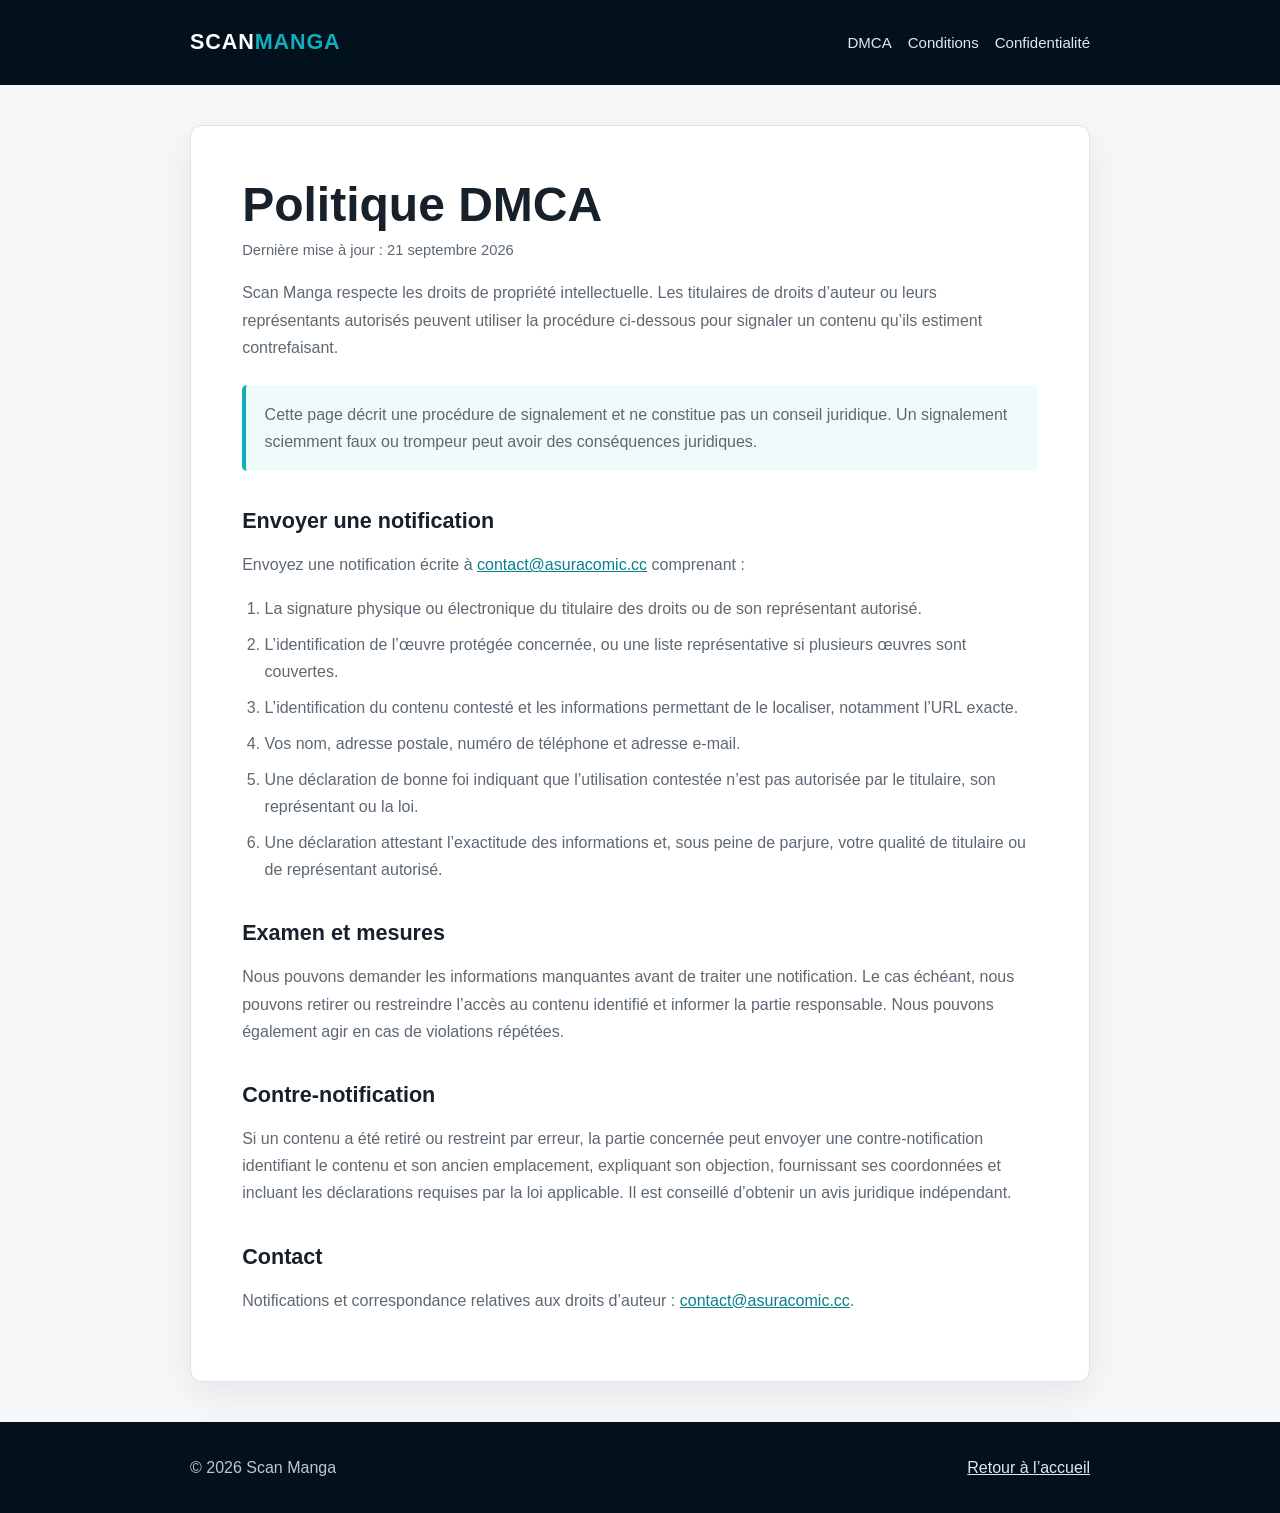
==== dmca.html @ 7f7d063f "update" ====
<!DOCTYPE html>
<html lang="fr">
<head>
    <meta charset="UTF-8">
    <meta name="viewport" content="width=device-width, initial-scale=1.0">
    <meta name="description" content="Politique DMCA et instructions pour envoyer un signalement de violation de droits d’auteur à Scan Manga.">
    <meta name="robots" content="index, follow">
    <link rel="canonical" href="https://scan-manga1.com/dmca.html">
    <link rel="icon" type="image/webp" href="./scan-manga-logo.webp">
    <link rel="stylesheet" href="./legal.css">
    <title>Politique DMCA | Scan Manga</title>
</head>
<body>
    <header class="legal-header">
        <div class="legal-header__inner">
            <a class="legal-brand" href="./index.html">SCAN<span>MANGA</span></a>
            <nav class="legal-nav" aria-label="Pages légales">
                <a href="./dmca.html" aria-current="page">DMCA</a>
                <a href="./terms.html">Conditions</a>
                <a href="./privacy-policy.html">Confidentialité</a>
            </nav>
        </div>
    </header>
    <main class="legal-main">
        <h1>Politique DMCA</h1>
        <p class="legal-updated">Dernière mise à jour : 21 septembre 2026</p>
        <p>Scan Manga respecte les droits de propriété intellectuelle. Les titulaires de droits d’auteur ou leurs représentants autorisés peuvent utiliser la procédure ci-dessous pour signaler un contenu qu’ils estiment contrefaisant.</p>

        <div class="legal-note"><p>Cette page décrit une procédure de signalement et ne constitue pas un conseil juridique. Un signalement sciemment faux ou trompeur peut avoir des conséquences juridiques.</p></div>

        <h2>Envoyer une notification</h2>
        <p>Envoyez une notification écrite à <a href="mailto:contact@asuracomic.cc">contact@asuracomic.cc</a> comprenant :</p>
        <ol>
            <li>La signature physique ou électronique du titulaire des droits ou de son représentant autorisé.</li>
            <li>L’identification de l’œuvre protégée concernée, ou une liste représentative si plusieurs œuvres sont couvertes.</li>
            <li>L’identification du contenu contesté et les informations permettant de le localiser, notamment l’URL exacte.</li>
            <li>Vos nom, adresse postale, numéro de téléphone et adresse e-mail.</li>
            <li>Une déclaration de bonne foi indiquant que l’utilisation contestée n’est pas autorisée par le titulaire, son représentant ou la loi.</li>
            <li>Une déclaration attestant l’exactitude des informations et, sous peine de parjure, votre qualité de titulaire ou de représentant autorisé.</li>
        </ol>

        <h2>Examen et mesures</h2>
        <p>Nous pouvons demander les informations manquantes avant de traiter une notification. Le cas échéant, nous pouvons retirer ou restreindre l’accès au contenu identifié et informer la partie responsable. Nous pouvons également agir en cas de violations répétées.</p>

        <h2>Contre-notification</h2>
        <p>Si un contenu a été retiré ou restreint par erreur, la partie concernée peut envoyer une contre-notification identifiant le contenu et son ancien emplacement, expliquant son objection, fournissant ses coordonnées et incluant les déclarations requises par la loi applicable. Il est conseillé d’obtenir un avis juridique indépendant.</p>

        <h2>Contact</h2>
        <p>Notifications et correspondance relatives aux droits d’auteur : <a href="mailto:contact@asuracomic.cc">contact@asuracomic.cc</a>.</p>
    </main>
    <footer class="legal-footer"><div class="legal-footer__inner"><p>© 2026 Scan Manga</p><p><a href="./index.html">Retour à l’accueil</a></p></div></footer>
</body>
</html>
---- legal.css ----
:root {
    --ink: #17212b;
    --muted: #5d6873;
    --line: #dde3e8;
    --paper: #ffffff;
    --soft: #f5f7f9;
    --navy: #03111c;
    --accent: #11aebb;
}

* { box-sizing: border-box; }
html { scroll-behavior: smooth; }
body {
    margin: 0;
    color: var(--ink);
    background: var(--soft);
    font-family: -apple-system, BlinkMacSystemFont, "Segoe UI", Roboto, Arial, sans-serif;
    line-height: 1.7;
}
a { color: #087f8a; }
a:hover { color: #05636b; }
.legal-header {
    padding: 1.5rem 1.25rem;
    color: #fff;
    background: var(--navy);
}
.legal-header__inner,
.legal-main,
.legal-footer__inner {
    width: min(900px, 100%);
    margin: 0 auto;
}
.legal-header__inner {
    display: flex;
    align-items: center;
    justify-content: space-between;
    gap: 1.5rem;
}
.legal-brand {
    color: #fff;
    font-size: 1.35rem;
    font-weight: 900;
    letter-spacing: .04em;
    text-decoration: none;
}
.legal-brand span { color: var(--accent); }
.legal-nav { display: flex; flex-wrap: wrap; gap: 1rem; }
.legal-nav a { color: #dce9ef; font-size: .94rem; text-decoration: none; }
.legal-nav a:hover { color: #fff; }
.legal-main {
    margin-top: 2.5rem;
    margin-bottom: 2.5rem;
    padding: clamp(1.5rem, 4vw, 3.25rem);
    background: var(--paper);
    border: 1px solid var(--line);
    border-radius: 12px;
    box-shadow: 0 12px 35px rgba(3, 17, 28, .07);
}
.legal-main h1 { margin: 0 0 .4rem; font-size: clamp(2rem, 5vw, 3rem); line-height: 1.15; }
.legal-main h2 { margin: 2.25rem 0 .7rem; font-size: 1.35rem; line-height: 1.3; }
.legal-main p, .legal-main li { color: var(--muted); }
.legal-main ul, .legal-main ol { padding-left: 1.4rem; }
.legal-main li + li { margin-top: .55rem; }
.legal-updated { margin-top: 0; color: #73808c; font-size: .92rem; }
.legal-note {
    margin: 1.5rem 0;
    padding: 1rem 1.15rem;
    background: #effafb;
    border-left: 4px solid var(--accent);
    border-radius: 5px;
}
.legal-note p { margin: 0; }
.legal-footer { padding: 2rem 1.25rem; color: #bdc8d1; background: var(--navy); }
.legal-footer__inner { display: flex; flex-wrap: wrap; justify-content: space-between; gap: 1rem; }
.legal-footer p { margin: 0; }
.legal-footer a { color: #dce9ef; }
@media (max-width: 680px) {
    .legal-header__inner { align-items: flex-start; flex-direction: column; }
    .legal-main { margin: 1rem; }
}
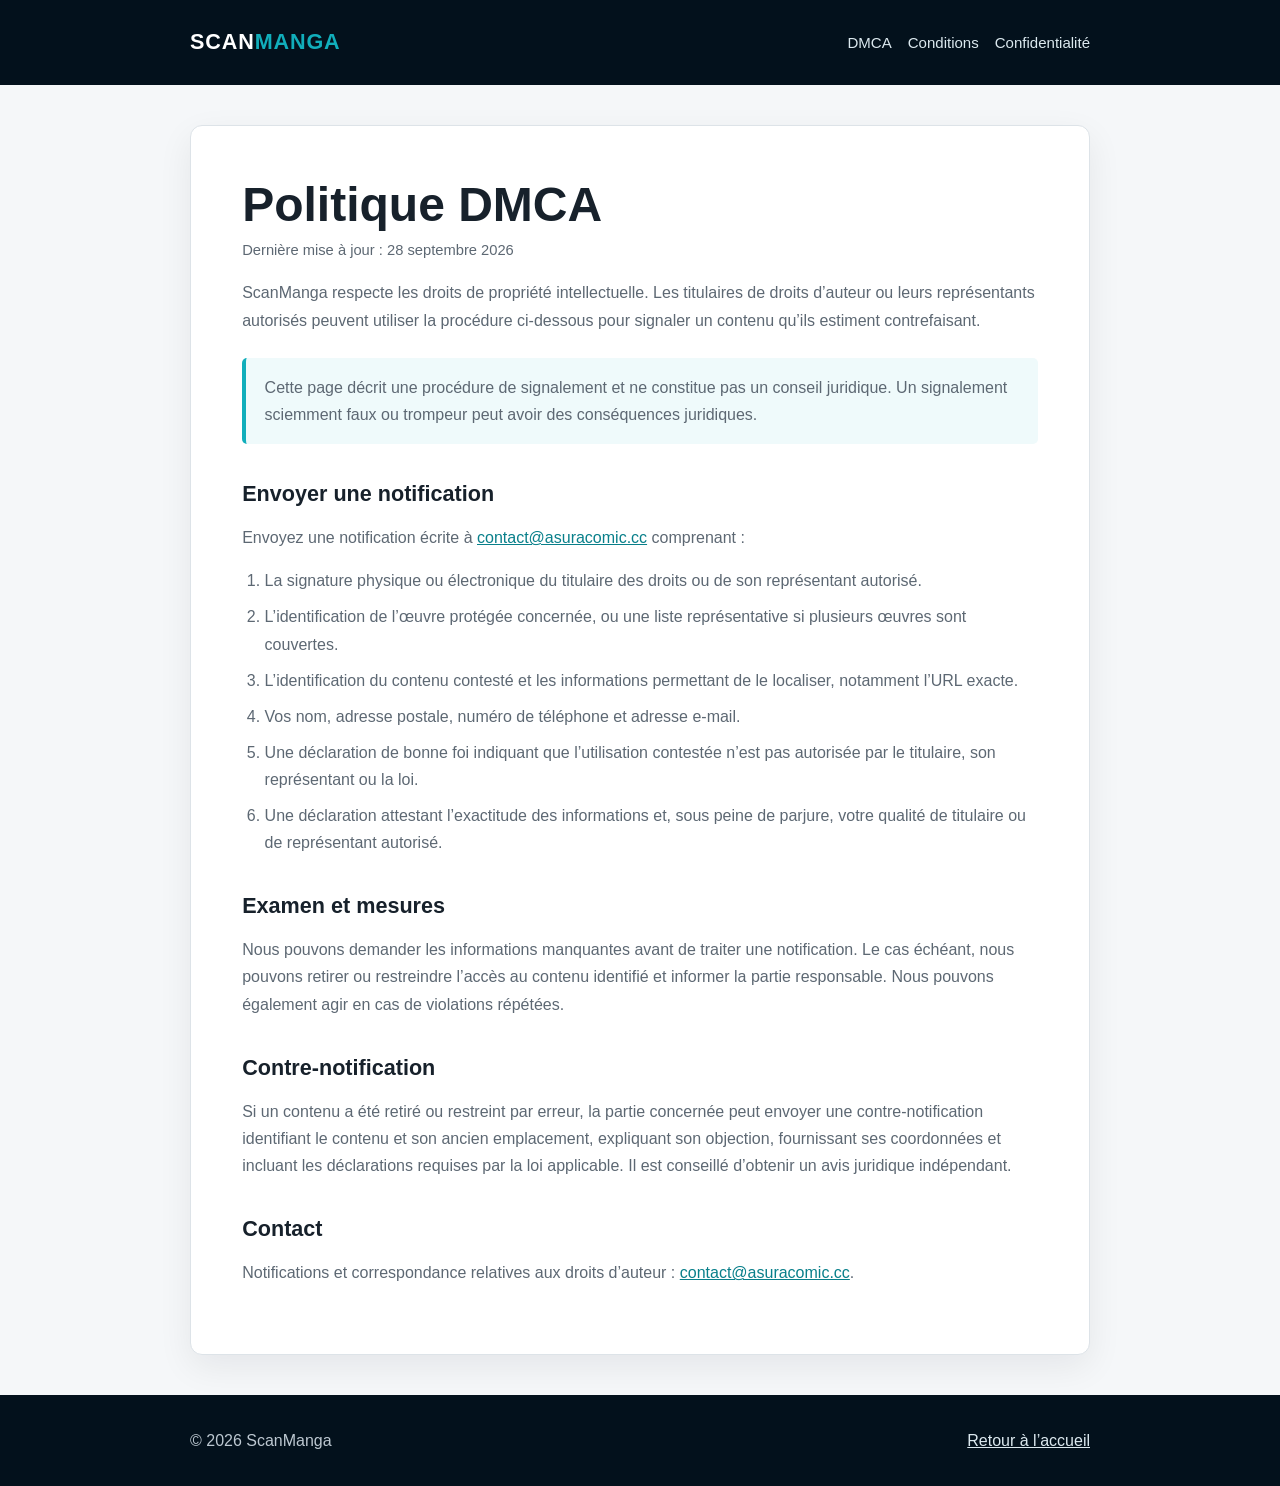
==== commit 3d00e445: "update google tag" ====
--- a/dmca.html
+++ b/dmca.html
@@ -3,12 +3,11 @@
 <head>
     <meta charset="UTF-8">
     <meta name="viewport" content="width=device-width, initial-scale=1.0">
-    <meta name="description" content="Politique DMCA et instructions pour envoyer un signalement de violation de droits d’auteur à Scan Manga.">
+    <meta name="description" content="Politique DMCA et instructions pour envoyer un signalement de violation de droits d’auteur à ScanManga.">
     <meta name="robots" content="index, follow">
-    <link rel="canonical" href="https://scan-manga1.com/dmca.html">
-    <link rel="icon" type="image/webp" href="./scan-manga-logo.webp">
+    <link rel="canonical" href="https://scanmanga.gg/dmca.html">
     <link rel="stylesheet" href="./legal.css">
-    <title>Politique DMCA | Scan Manga</title>
+    <title>Politique DMCA | ScanManga</title>
 </head>
 <body>
     <header class="legal-header">
@@ -23,8 +22,8 @@
     </header>
     <main class="legal-main">
         <h1>Politique DMCA</h1>
-        <p class="legal-updated">Dernière mise à jour : 21 septembre 2026</p>
-        <p>Scan Manga respecte les droits de propriété intellectuelle. Les titulaires de droits d’auteur ou leurs représentants autorisés peuvent utiliser la procédure ci-dessous pour signaler un contenu qu’ils estiment contrefaisant.</p>
+        <p class="legal-updated">Dernière mise à jour : 28 septembre 2026</p>
+        <p>ScanManga respecte les droits de propriété intellectuelle. Les titulaires de droits d’auteur ou leurs représentants autorisés peuvent utiliser la procédure ci-dessous pour signaler un contenu qu’ils estiment contrefaisant.</p>
 
         <div class="legal-note"><p>Cette page décrit une procédure de signalement et ne constitue pas un conseil juridique. Un signalement sciemment faux ou trompeur peut avoir des conséquences juridiques.</p></div>
 
@@ -48,6 +47,6 @@
         <h2>Contact</h2>
         <p>Notifications et correspondance relatives aux droits d’auteur : <a href="mailto:contact@asuracomic.cc">contact@asuracomic.cc</a>.</p>
     </main>
-    <footer class="legal-footer"><div class="legal-footer__inner"><p>© 2026 Scan Manga</p><p><a href="./index.html">Retour à l’accueil</a></p></div></footer>
+    <footer class="legal-footer"><div class="legal-footer__inner"><p>© 2026 ScanManga</p><p><a href="./index.html">Retour à l’accueil</a></p></div></footer>
 </body>
 </html>
